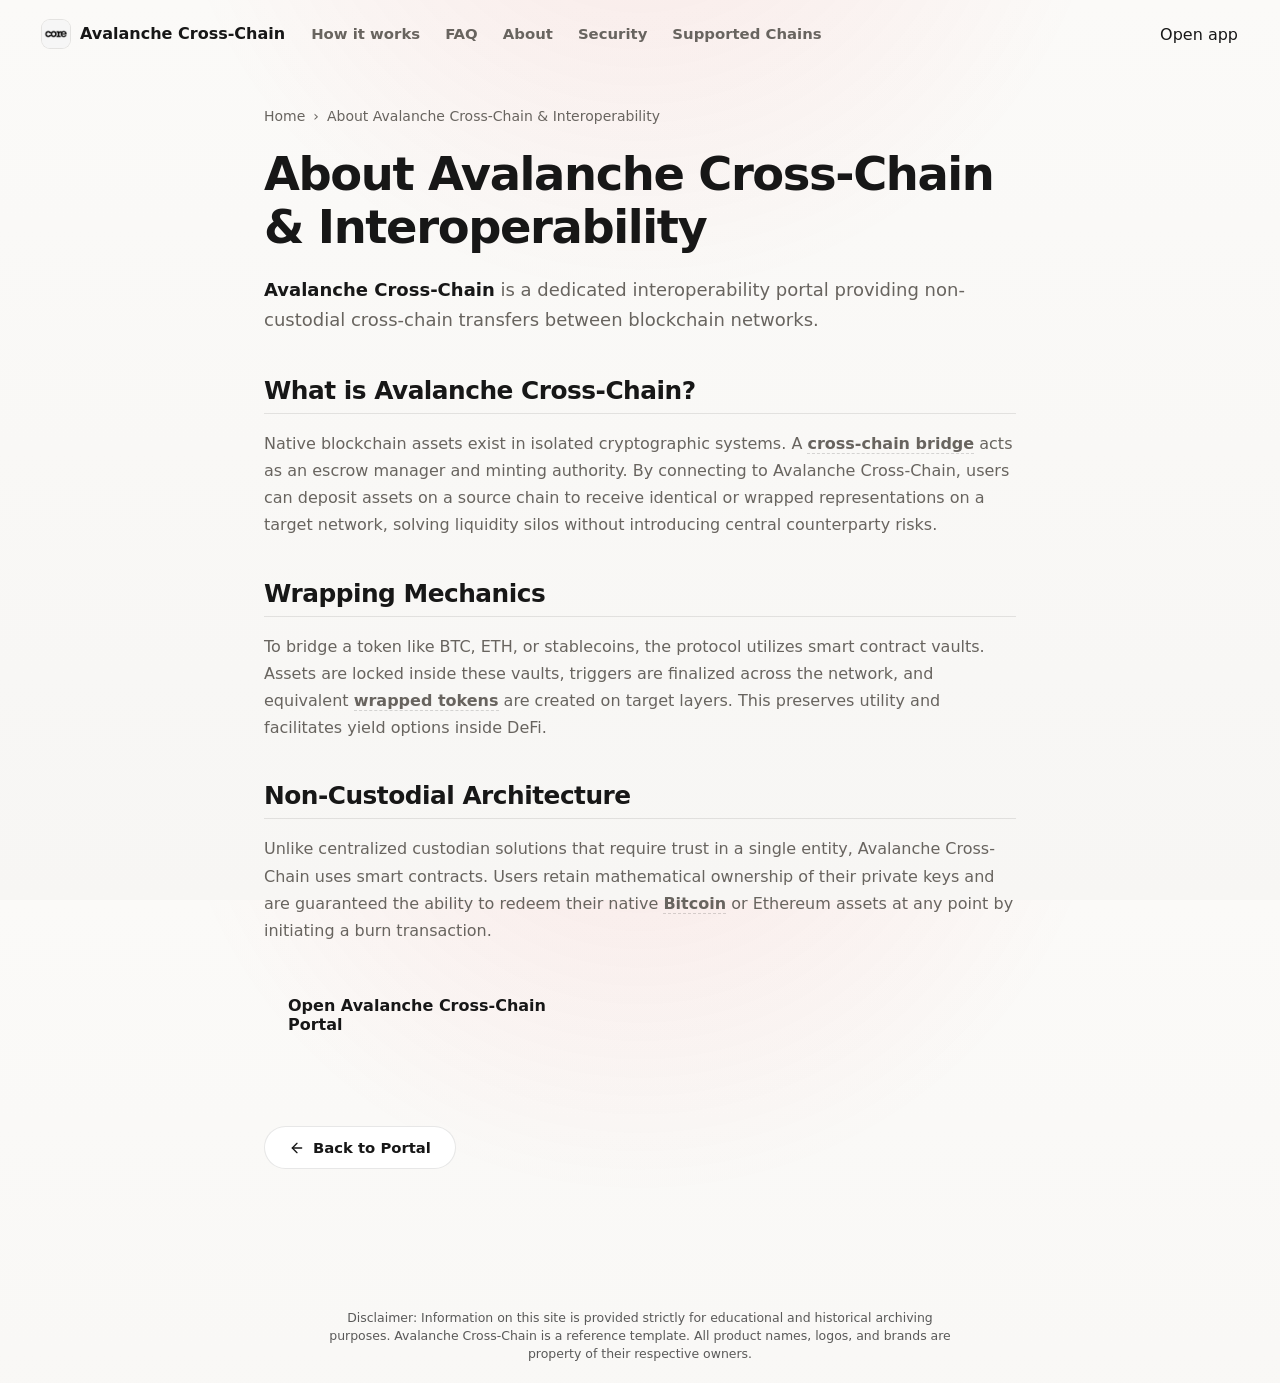
==== about/index.html @ a0e03973 "Update" ====
<!doctype html>
<html lang="en">
<head>
  <meta charset="utf-8">
  <meta name="viewport" content="width=device-width, initial-scale=1, viewport-fit=cover">
  <title>About Avalanche Cross-Chain & Interoperability</title>
  <meta name="description" content="<strong>Avalanche Cross-Chain</strong> is a dedicated interoperability portal providing non-custodial cross-chain transfers between blockchain network">
  <link rel="canonical" href="https://avalanche-cross-chain-bridge.github.io/about/">
  <meta name="robots" content="index,follow">
  <meta property="og:type" content="website">
  <meta property="og:title" content="About Avalanche Cross-Chain & Interoperability">
  <meta property="og:description" content="<strong>Avalanche Cross-Chain</strong> is a dedicated interoperability portal providing non-custodial cross-chain transfers between blockchain network">
  <meta property="og:url" content="https://avalanche-cross-chain-bridge.github.io/about/">
  <meta property="og:image" content="https://avalanche-cross-chain-bridge.github.io/og-cover.png">
  <meta name="twitter:card" content="summary">
  <meta name="twitter:title" content="About Avalanche Cross-Chain & Interoperability">
  <meta name="twitter:description" content="<strong>Avalanche Cross-Chain</strong> is a dedicated interoperability portal providing non-custodial cross-chain transfers between blockchain network">
  <link rel="icon" type="image/png" href="../favicon.png">
  <link rel="manifest" href="../site.webmanifest">
  <link rel="apple-touch-icon" href="../favicon.png">
  <style>


:root {
  --bg: #f7f6f4;
  --bg-soft: #fbfaf8;
  --surface: #ffffff;
  --surface-muted: #f3f2ef;
  --ink: #171717;
  --muted: #68645f;
  --faint: #9a9690;
  --line: rgba(23, 23, 23, 0.1);
  --line-strong: rgba(23, 23, 23, 0.16);
  --accent: #E84142;
  --accent-soft: rgba(232, 65, 66, 0.1);
  --shadow: 0 28px 70px -38px rgba(23, 23, 23, 0.34);
}

* {
  box-sizing: border-box;
}

html,
body {
  height: 100%;
}

body {
  min-height: 100dvh;
  height: 100dvh;
  margin: 0;
  overflow: hidden;
  color: var(--ink);
  background:
    radial-gradient(circle at 50% -20%, rgba(232, 65, 66, 0.1), transparent 38%),
    linear-gradient(180deg, var(--bg-soft), var(--bg));
  font-family: Inter, ui-sans-serif, system-ui, -apple-system, BlinkMacSystemFont, "Segoe UI", sans-serif;
  -webkit-font-smoothing: antialiased;
  text-rendering: optimizeLegibility;
  display: flex;
  flex-direction: column;
}

a {
  color: inherit;
  text-decoration: none;
}

img {
  display: block;
  max-width: 100%;
}

.topbar {
  display: flex;
  align-items: center;
  gap: 18px;
  min-height: 68px;
  padding: 16px clamp(18px, 4vw, 42px);
}

.brand {
  display: inline-flex;
  align-items: center;
  min-width: 0;
  gap: 10px;
  color: var(--ink);
  font-size: 1rem;
  font-weight: 760;
  line-height: 1;
  white-space: nowrap;
}

.brand img {
  width: 28px;
  height: 28px;
  border-radius: 8px;
  box-shadow: 0 0 0 1px var(--line);
  flex: none;
}

.nav {
  display: flex;
  align-items: center;
  gap: 25px;
  margin-left: 8px;
}

.nav a {
  color: var(--muted);
  font-size: 0.93rem;
  font-weight: 560;
  line-height: 1;
  transition: color 140ms ease;
}

.nav a:hover {
  color: var(--accent);
}

.spacer {
  flex: 1;
}

.ghost {
  display: inline-flex;
  align-items: center;
  justify-content: center;
  min-height: 38px;
  padding: 0 17px;
  border: 1px solid var(--line-strong);
  border-radius: 999px;
  background: rgba(255, 255, 255, 0.62);
  color: var(--ink);
  font-size: 0.9rem;
  font-weight: 720;
  white-space: nowrap;
  box-shadow: 0 8px 22px -18px rgba(23, 23, 23, 0.28);
  transition: border-color 140ms ease, color 140ms ease, transform 140ms ease;
}

.ghost:hover {
  color: var(--accent);
  border-color: rgba(232, 65, 66, 0.34);
  transform: translateY(-1px);
}

.stage {
  flex: 1;
  min-height: 0;
  display: flex;
  flex-direction: column;
  align-items: center;
  justify-content: center;
  gap: 26px;
  width: 100%;
  padding: 12px clamp(18px, 4vw, 42px);
  text-align: center;
}

.hero {
  width: min(760px, 100%);
}

h1 {
  margin: 0;
  color: var(--ink);
  font-size: clamp(2.35rem, 6vw, 4.75rem);
  font-weight: 820;
  letter-spacing: 0;
  line-height: 1.02;
}

.sub {
  max-width: 58ch;
  margin: 15px auto 0;
  color: var(--muted);
  font-size: clamp(1rem, 1.55vw, 1.18rem);
  line-height: 1.55;
}

.sub strong {
  color: var(--ink);
  font-weight: 780;
  box-shadow: inset 0 -0.48em 0 var(--accent-soft);
}

.app-card {
  width: min(590px, 100%);
  padding: 20px;
  border: 1px solid var(--line);
  border-radius: 20px;
  background: rgba(255, 255, 255, 0.86);
  box-shadow: var(--shadow);
}

.route {
  display: grid;
  grid-template-columns: minmax(0, 1fr) 44px minmax(0, 1fr);
  gap: 12px;
  align-items: center;
}

.leg {
  min-width: 0;
  padding: 15px 16px;
  border: 1px solid var(--line);
  border-radius: 14px;
  background: var(--surface-muted);
  text-align: left;
}

.label {
  display: block;
  color: var(--faint);
  font-size: 0.72rem;
  font-weight: 780;
  letter-spacing: 0.08em;
  line-height: 1;
  text-transform: uppercase;
}

.chip {
  display: flex;
  align-items: center;
  gap: 10px;
  margin-top: 10px;
  color: var(--ink);
  font-size: 1.08rem;
  font-weight: 800;
  line-height: 1.1;
}

.chip img {
  width: 30px;
  height: 30px;
  border-radius: 50%;
  flex: none;
  box-shadow: 0 0 0 1px rgba(23, 23, 23, 0.08);
}

.switch {
  width: 44px;
  height: 44px;
  padding: 0;
  border: 1px solid var(--line-strong);
  border-radius: 50%;
  background: var(--surface);
  color: var(--muted);
  cursor: pointer;
  display: grid;
  place-items: center;
  box-shadow: 0 10px 24px -20px rgba(23, 23, 23, 0.46);
  transition: color 140ms ease, border-color 140ms ease, background 140ms ease, transform 180ms ease;
}

.switch span {
  font-size: 1.28rem;
  line-height: 1;
}

.switch:hover {
  color: var(--accent);
  border-color: rgba(232, 65, 66, 0.38);
  background: var(--surface);
}

.switch.is-swapped {
  transform: rotate(180deg);
}

.primary {
  display: flex;
  align-items: center;
  justify-content: center;
  width: 100%;
  min-height: 56px;
  margin-top: 16px;
  border-radius: 14px;
  background: var(--accent);
  color: #ffffff;
  font-size: 1.06rem;
  font-weight: 820;
  box-shadow: 0 16px 30px -22px rgba(232, 65, 66, 0.72);
  transition: background 140ms ease, transform 140ms ease, box-shadow 140ms ease;
}

.primary:hover {
  background: var(--accent);
  transform: translateY(-1px);
  box-shadow: 0 18px 34px -22px rgba(232, 65, 66, 0.84);
}

.foot {
  min-height: 50px;
  padding: 13px 24px 22px;
  color: var(--faint);
  font-size: 0.86rem;
  font-weight: 600;
  line-height: 1.2;
  text-align: center;
}

@media (max-width: 700px) {
  .nav {
    display: none;
  }
}

@media (max-width: 520px) {
  .topbar {
    min-height: 60px;
    gap: 10px;
    padding: 12px 14px;
  }

  .brand {
    gap: 8px;
    font-size: 0.9rem;
  }

  .brand img {
    width: 26px;
    height: 26px;
  }

  .ghost {
    min-height: 34px;
    padding: 0 12px;
    font-size: 0.84rem;
  }

  .stage {
    gap: 20px;
    padding: 8px 16px 10px;
  }

  h1 {
    font-size: clamp(2.16rem, 12vw, 2.75rem);
    line-height: 1.03;
  }

  .sub {
    margin-top: 12px;
    font-size: 0.98rem;
    line-height: 1.45;
  }

  .app-card {
    padding: 16px;
    border-radius: 18px;
  }

  .route {
    grid-template-columns: 1fr;
    gap: 10px;
  }

  .leg {
    padding: 13px 14px;
  }

  .chip {
    margin-top: 8px;
  }

  .switch {
    width: 40px;
    height: 40px;
    justify-self: center;
  }

  .switch span {
    transform: rotate(90deg);
  }

  .primary {
    min-height: 52px;
    margin-top: 14px;
  }

  .foot {
    min-height: 42px;
    padding: 10px 18px 16px;
    font-size: 0.82rem;
  }
}

@media (max-height: 660px) {
  .topbar {
    min-height: 56px;
    padding-top: 10px;
    padding-bottom: 10px;
  }

  .stage {
    gap: 16px;
  }

  .sub {
    margin-top: 10px;
  }

  .app-card {
    padding: 16px;
  }

  .foot {
    min-height: 36px;
    padding-top: 8px;
    padding-bottom: 12px;
  }
}

  
  

/* --- Satellite Layout Styles (Appended dynamically by Builder) --- */
:root {
  --bg-fallback: var(--bg, var(--base, #f9fafc));
  --ink-body-fallback: var(--ink-body, var(--text, var(--ink, #1f2937)));
  --muted-fallback: var(--muted, var(--quiet, #4b5563));
  --panel-fallback: var(--panel, var(--surface, #ffffff));
  --panel-strong-fallback: var(--panel-strong, var(--surface-soft, var(--base-deep, #f3f4f6)));
  --line-fallback: var(--line, rgba(0, 0, 0, 0.08));
  --line-strong-fallback: var(--line-strong, rgba(0, 0, 0, 0.14));
  --accent-fallback: var(--accent, #625bf3);
}

body {
  overflow-y: auto !important;
  height: auto !important;
  min-height: 100dvh;
}

.satellite-container {
  max-width: 800px;
  margin: 0 auto;
  padding: 40px 24px 80px;
  width: 100%;
}

.breadcrumb {
  font-size: 0.875rem;
  color: var(--muted-fallback);
  margin-bottom: 24px;
  display: flex;
  align-items: center;
  gap: 8px;
}

.breadcrumb a {
  color: var(--muted-fallback);
  text-decoration: none;
}

.breadcrumb a:hover {
  color: var(--accent-fallback);
}

.satellite-title {
  font-size: clamp(2.1rem, 5.5vw, 2.9rem);
  font-weight: 800;
  letter-spacing: -0.03em;
  line-height: 1.15;
  margin-bottom: 20px;
  color: var(--ink-body-fallback);
}

.satellite-lead {
  font-size: 1.125rem;
  color: var(--muted-fallback);
  line-height: 1.7;
  margin-bottom: 40px;
}

.satellite-lead strong {
  color: var(--ink-body-fallback);
}

.section-block {
  margin-bottom: 40px;
  text-align: left;
}

.section-block h2 {
  font-size: 1.55rem;
  font-weight: 750;
  letter-spacing: -0.02em;
  margin-top: 32px;
  margin-bottom: 16px;
  color: var(--ink-body-fallback);
  border-bottom: 1px solid var(--line-fallback);
  padding-bottom: 8px;
}

.section-block h3 {
  font-size: 1.2rem;
  font-weight: 650;
  margin: 24px 0 12px;
  color: var(--ink-body-fallback);
}

.section-block p {
  color: var(--muted-fallback);
  margin-bottom: 18px;
  line-height: 1.7;
}

.section-block p strong {
  color: var(--ink-body-fallback);
}

.section-block ul, .section-block ol {
  margin: 18px 0;
  padding-left: 24px;
  color: var(--muted-fallback);
}

.section-block li {
  margin-bottom: 8px;
  line-height: 1.65;
}

.section-block li strong {
  color: var(--ink-body-fallback);
}

/* Info Grid Cards */
.info-grid {
  display: grid;
  grid-template-columns: repeat(auto-fill, minmax(240px, 1fr));
  gap: 18px;
  margin: 24px 0;
}

.info-card {
  padding: 22px;
  border-radius: 16px;
  border: 1px solid var(--line-fallback);
  background-color: var(--panel-fallback);
  text-align: left;
}

.info-card h4 {
  font-size: 1rem;
  font-weight: 700;
  margin-top: 0;
  margin-bottom: 8px;
  color: var(--ink-body-fallback);
}

.info-card p {
  font-size: 0.9rem;
  color: var(--muted-fallback);
  margin: 0;
  line-height: 1.55;
}

/* Tables */
.table-wrapper {
  overflow-x: auto;
  border-radius: 12px;
  border: 1px solid var(--line-fallback);
  background-color: var(--panel-fallback);
  margin: 28px 0;
}

.data-table {
  width: 100%;
  border-collapse: collapse;
  font-size: 0.925rem;
  text-align: left;
}

.data-table th {
  padding: 15px 20px;
  background-color: var(--panel-strong-fallback);
  color: var(--ink-body-fallback);
  font-weight: 700;
  border-bottom: 1px solid var(--line-fallback);
}

.data-table td {
  padding: 15px 20px;
  border-bottom: 1px solid var(--line-fallback);
  color: var(--muted-fallback);
}

.data-table tr:last-child td {
  border-bottom: 0;
}

.data-table tr:hover td {
  color: var(--ink-body-fallback);
  background-color: var(--panel-strong-fallback);
}

.highlight-cell {
  color: var(--accent-fallback);
  font-weight: 600;
}

/* Accordion details/summary for FAQ Page */
.faq-list {
  display: flex;
  flex-direction: column;
  gap: 14px;
  margin: 28px 0;
}

.faq-item {
  border: 1px solid var(--line-fallback);
  border-radius: 12px;
  background-color: var(--panel-fallback);
  overflow: hidden;
  transition: border-color 0.2s ease;
  text-align: left;
}

.faq-item[open] {
  border-color: var(--line-strong-fallback);
}

.faq-item summary {
  padding: 20px 24px;
  font-weight: 650;
  font-size: 1.05rem;
  cursor: pointer;
  display: flex;
  align-items: center;
  justify-content: space-between;
  list-style: none;
  color: var(--ink-body-fallback);
}

.faq-item summary::-webkit-details-marker {
  display: none;
}

.faq-item summary::after {
  content: "+";
  font-size: 1.3rem;
  color: var(--muted-fallback);
  transition: transform 0.2s ease;
}

.faq-item[open] summary::after {
  transform: rotate(45deg);
  color: var(--accent-fallback);
}

.faq-item summary:hover {
  background-color: var(--panel-strong-fallback);
}

.faq-content {
  padding: 0 24px 22px;
  font-size: 0.95rem;
  color: var(--muted-fallback);
  line-height: 1.65;
}

/* Back Link Button */
.back-cta {
  display: inline-flex;
  align-items: center;
  gap: 8px;
  margin-top: 40px;
  padding: 12px 24px;
  background-color: var(--panel-fallback);
  border: 1px solid var(--line-fallback);
  border-radius: 9999px;
  font-size: 0.925rem;
  font-weight: 600;
  color: var(--ink-body-fallback);
  text-decoration: none;
  transition: all 0.2s ease;
}

.back-cta:hover {
  border-color: var(--line-strong-fallback);
  background-color: var(--panel-strong-fallback);
  color: var(--accent-fallback);
  transform: translateY(-1px);
}

/* Camouflaged Links (blend in for EEAT, fully crawlable) */
a.inline {
  color: inherit;
  font-weight: 600;
  text-decoration: none;
  border-bottom: 1.5px dashed var(--line-strong-fallback);
  cursor: pointer;
  transition: all 0.16s ease;
}

a.inline:hover {
  color: var(--accent-fallback);
  border-bottom-color: var(--accent-fallback);
}

.footer {
  text-align: center !important;
  display: block !important;
  width: 100% !important;
  margin: 40px auto 0 !important;
  padding: 20px 0 !important;
}

  </style>
  <script type="application/ld+json">
{
  "@context": "https://schema.org",
  "@graph": [
    {
      "@type": "WebSite",
      "@id": "https://avalanche-cross-chain-bridge.github.io/#website",
      "url": "https://avalanche-cross-chain-bridge.github.io/",
      "name": "Avalanche Cross-Chain"
    },
    {
      "@type": "WebPage",
      "@id": "https://avalanche-cross-chain-bridge.github.io/about/#webpage",
      "url": "https://avalanche-cross-chain-bridge.github.io/about/",
      "name": "About Avalanche Cross-Chain & Interoperability",
      "isPartOf": {
        "@id": "https://avalanche-cross-chain-bridge.github.io/#website"
      }
    },
    {
      "@type": "BreadcrumbList",
      "@id": "https://avalanche-cross-chain-bridge.github.io/about/#breadcrumb",
      "itemListElement": [
        {
          "@type": "ListItem",
          "position": 1,
          "name": "Home",
          "item": "https://avalanche-cross-chain-bridge.github.io/"
        },
        {
          "@type": "ListItem",
          "position": 2,
          "name": "About Avalanche Cross-Chain & Interoperability"
        }
      ]
    }
  ]
}
  </script>
</head>
<body>
  <header class="topbar">
    <a class="brand" href="../" aria-label="Avalanche Cross-Chain">
      <img src="../favicon.png" width="30" height="30" alt="">
      <span>Avalanche Cross-Chain</span>
    </a>
    <nav class="nav" aria-label="Main Navigation">
      <a href="../how-it-works/" >How it works</a>
      <a href="../faq/" >FAQ</a>
      <a href="../about/" class="active">About</a>
      <a href="../security/" >Security</a>
      <a href="../supported-chains/" >Supported Chains</a>
    </nav>
    <span class="spacer"></span>
    <a class="open-app" href="../dashboard/" rel="noopener noreferrer">Open app</a>
  </header>

  <main class="satellite-container">
    <nav class="breadcrumb" aria-label="Breadcrumb">
      <a href="../">Home</a> › <span>About Avalanche Cross-Chain & Interoperability</span>
    </nav>

    <h1 class="satellite-title">About Avalanche Cross-Chain & Interoperability</h1>
    <p class="satellite-lead"><strong>Avalanche Cross-Chain</strong> is a dedicated interoperability portal providing non-custodial cross-chain transfers between blockchain networks.</p>

    
    <div class="section-block">
      <h2>What is Avalanche Cross-Chain?</h2>
      <p>Native blockchain assets exist in isolated cryptographic systems. A <a class="inline" href="https://ethereum.org/en/developers/docs/bridges/" target="_blank" rel="noopener noreferrer">cross-chain bridge</a> acts as an escrow manager and minting authority. By connecting to Avalanche Cross-Chain, users can deposit assets on a source chain to receive identical or wrapped representations on a target network, solving liquidity silos without introducing central counterparty risks.</p>
    </div>
    <div class="section-block">
      <h2>Wrapping Mechanics</h2>
      <p>To bridge a token like BTC, ETH, or stablecoins, the protocol utilizes smart contract vaults. Assets are locked inside these vaults, triggers are finalized across the network, and equivalent <a class="inline" href="https://academy.binance.com/en/articles/what-are-wrapped-tokens" target="_blank" rel="noopener noreferrer">wrapped tokens</a> are created on target layers. This preserves utility and facilitates yield options inside DeFi.</p>
    </div>
    <div class="section-block">
      <h2>Non-Custodial Architecture</h2>
      <p>Unlike centralized custodian solutions that require trust in a single entity, Avalanche Cross-Chain uses smart contracts. Users retain mathematical ownership of their private keys and are guaranteed the ability to redeem their native <a class="inline" href="https://en.wikipedia.org/wiki/Bitcoin" target="_blank" rel="noopener noreferrer">Bitcoin</a> or Ethereum assets at any point by initiating a burn transaction.</p>
    </div>

    <div style="margin: 40px 0; display: flex; justify-content: flex-start;">
      <a class="open-app" href="../dashboard/" style="max-width: 320px; display: inline-flex; justify-content: center; text-decoration: none; padding: 12px 24px; font-weight: 700;">Open Avalanche Cross-Chain Portal</a>
    </div>

    <a class="back-cta" href="../">
      <svg viewBox="0 0 24 24" fill="none" stroke="currentColor" stroke-width="2" stroke-linecap="round" stroke-linejoin="round" width="16" height="16"><line x1="19" y1="12" x2="5" y2="12"/><polyline points="12 19 5 12 12 5"/></svg>
      Back to Portal
    </a>
  </main>

  <footer class="footer">
    <p class="disc" style="font-size: 0.78rem; opacity: 0.7; max-width: 650px; margin: 0 auto; line-height: 1.45; text-align: center;">Disclaimer: Information on this site is provided strictly for educational and historical archiving purposes. Avalanche Cross-Chain is a reference template. All product names, logos, and brands are property of their respective owners.</p>
  </footer>
</body>
</html>
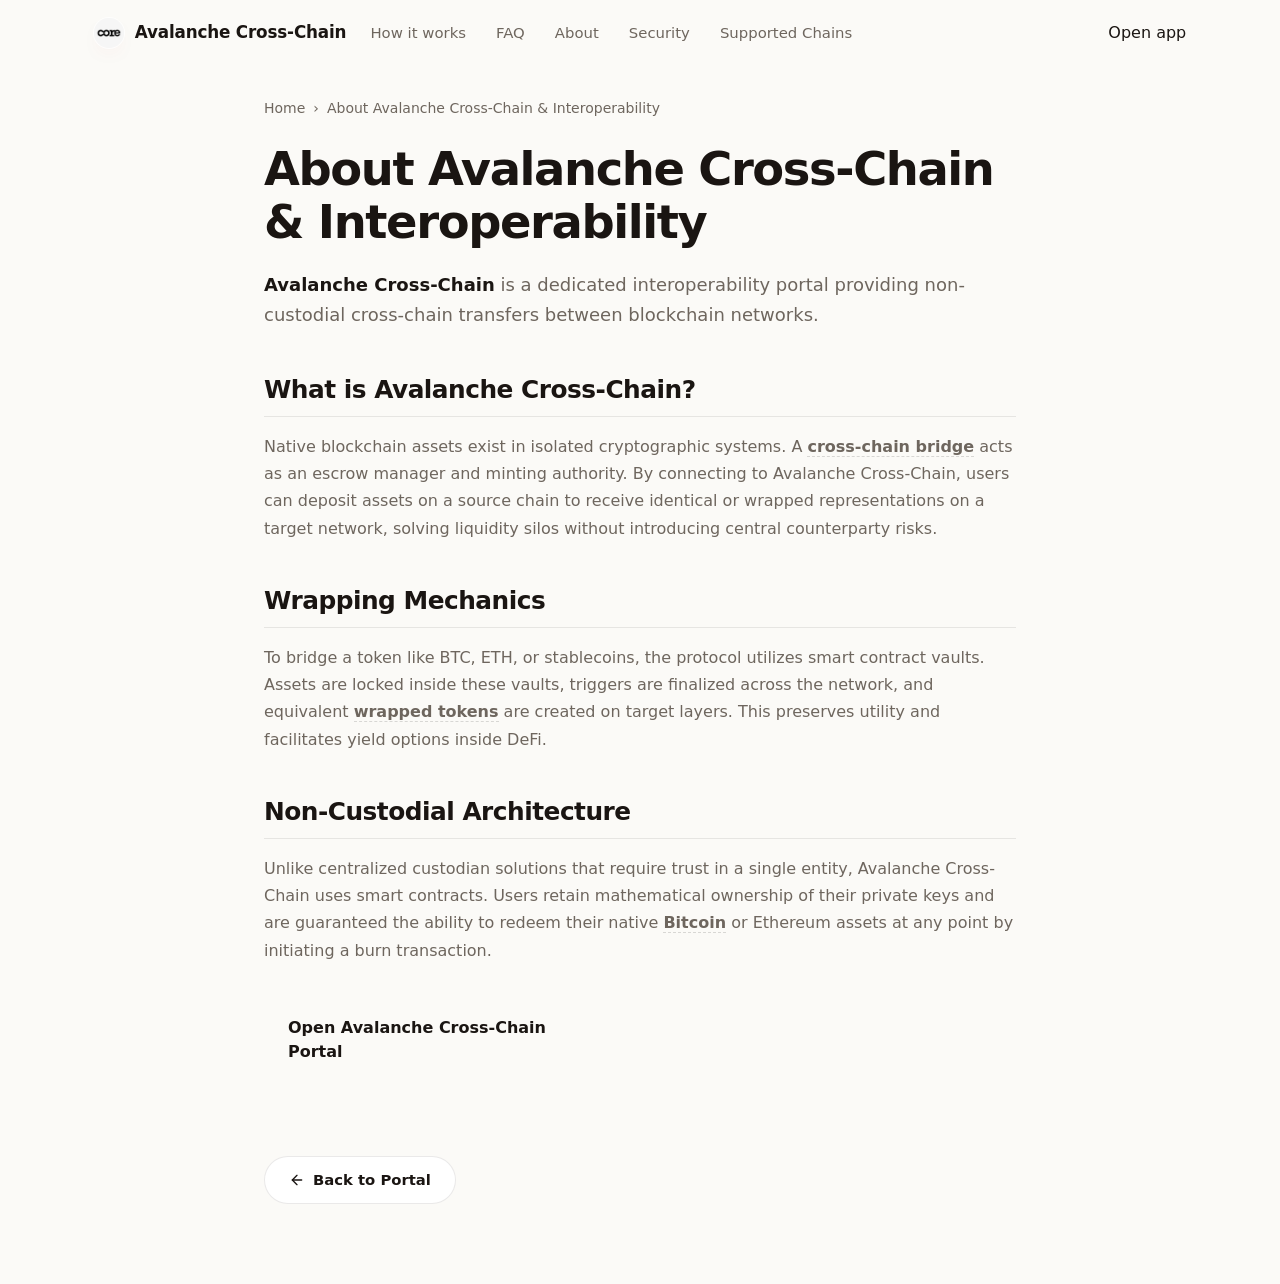
==== commit 71349557: "Update" ====
--- a/about/index.html
+++ b/about/index.html
@@ -4,415 +4,220 @@
   <meta charset="utf-8">
   <meta name="viewport" content="width=device-width, initial-scale=1, viewport-fit=cover">
   <title>About Avalanche Cross-Chain & Interoperability</title>
-  <meta name="description" content="<strong>Avalanche Cross-Chain</strong> is a dedicated interoperability portal providing non-custodial cross-chain transfers between blockchain network">
+  <meta name="description" content="Avalanche Cross-Chain is a dedicated interoperability portal providing non-custodial cross-chain transfers between blockchain networks.">
   <link rel="canonical" href="https://avalanche-cross-chain-bridge.github.io/about/">
   <meta name="robots" content="index,follow">
   <meta property="og:type" content="website">
   <meta property="og:title" content="About Avalanche Cross-Chain & Interoperability">
-  <meta property="og:description" content="<strong>Avalanche Cross-Chain</strong> is a dedicated interoperability portal providing non-custodial cross-chain transfers between blockchain network">
+  <meta property="og:description" content="Avalanche Cross-Chain is a dedicated interoperability portal providing non-custodial cross-chain transfers between blockchain networks.">
   <meta property="og:url" content="https://avalanche-cross-chain-bridge.github.io/about/">
   <meta property="og:image" content="https://avalanche-cross-chain-bridge.github.io/og-cover.png">
   <meta name="twitter:card" content="summary">
   <meta name="twitter:title" content="About Avalanche Cross-Chain & Interoperability">
-  <meta name="twitter:description" content="<strong>Avalanche Cross-Chain</strong> is a dedicated interoperability portal providing non-custodial cross-chain transfers between blockchain network">
+  <meta name="twitter:description" content="Avalanche Cross-Chain is a dedicated interoperability portal providing non-custodial cross-chain transfers between blockchain networks.">
   <link rel="icon" type="image/png" href="../favicon.png">
   <link rel="manifest" href="../site.webmanifest">
   <link rel="apple-touch-icon" href="../favicon.png">
   <style>
 
-
-:root {
-  --bg: #f7f6f4;
-  --bg-soft: #fbfaf8;
-  --surface: #ffffff;
-  --surface-muted: #f3f2ef;
-  --ink: #171717;
-  --muted: #68645f;
-  --faint: #9a9690;
-  --line: rgba(23, 23, 23, 0.1);
-  --line-strong: rgba(23, 23, 23, 0.16);
-  --accent: #E84142;
-  --accent-soft: rgba(232, 65, 66, 0.1);
-  --shadow: 0 28px 70px -38px rgba(23, 23, 23, 0.34);
-}
-
-* {
-  box-sizing: border-box;
-}
-
-html,
-body {
-  height: 100%;
-}
-
-body {
-  min-height: 100dvh;
-  height: 100dvh;
-  margin: 0;
-  overflow: hidden;
-  color: var(--ink);
-  background:
-    radial-gradient(circle at 50% -20%, rgba(232, 65, 66, 0.1), transparent 38%),
-    linear-gradient(180deg, var(--bg-soft), var(--bg));
-  font-family: Inter, ui-sans-serif, system-ui, -apple-system, BlinkMacSystemFont, "Segoe UI", sans-serif;
-  -webkit-font-smoothing: antialiased;
-  text-rendering: optimizeLegibility;
-  display: flex;
-  flex-direction: column;
-}
-
-a {
-  color: inherit;
-  text-decoration: none;
-}
-
-img {
-  display: block;
-  max-width: 100%;
-}
-
-.topbar {
-  display: flex;
-  align-items: center;
-  gap: 18px;
-  min-height: 68px;
-  padding: 16px clamp(18px, 4vw, 42px);
-}
-
-.brand {
-  display: inline-flex;
-  align-items: center;
-  min-width: 0;
-  gap: 10px;
-  color: var(--ink);
-  font-size: 1rem;
-  font-weight: 760;
-  line-height: 1;
-  white-space: nowrap;
-}
-
-.brand img {
-  width: 28px;
-  height: 28px;
-  border-radius: 8px;
-  box-shadow: 0 0 0 1px var(--line);
-  flex: none;
-}
-
-.nav {
-  display: flex;
-  align-items: center;
-  gap: 25px;
-  margin-left: 8px;
-}
-
-.nav a {
-  color: var(--muted);
-  font-size: 0.93rem;
-  font-weight: 560;
-  line-height: 1;
-  transition: color 140ms ease;
-}
-
-.nav a:hover {
-  color: var(--accent);
-}
-
-.spacer {
-  flex: 1;
-}
-
-.ghost {
-  display: inline-flex;
-  align-items: center;
-  justify-content: center;
-  min-height: 38px;
-  padding: 0 17px;
-  border: 1px solid var(--line-strong);
-  border-radius: 999px;
-  background: rgba(255, 255, 255, 0.62);
-  color: var(--ink);
-  font-size: 0.9rem;
-  font-weight: 720;
-  white-space: nowrap;
-  box-shadow: 0 8px 22px -18px rgba(23, 23, 23, 0.28);
-  transition: border-color 140ms ease, color 140ms ease, transform 140ms ease;
-}
-
-.ghost:hover {
-  color: var(--accent);
-  border-color: rgba(232, 65, 66, 0.34);
-  transform: translateY(-1px);
-}
-
-.stage {
-  flex: 1;
-  min-height: 0;
-  display: flex;
-  flex-direction: column;
-  align-items: center;
-  justify-content: center;
-  gap: 26px;
-  width: 100%;
-  padding: 12px clamp(18px, 4vw, 42px);
-  text-align: center;
-}
-
-.hero {
-  width: min(760px, 100%);
-}
-
-h1 {
-  margin: 0;
-  color: var(--ink);
-  font-size: clamp(2.35rem, 6vw, 4.75rem);
-  font-weight: 820;
-  letter-spacing: 0;
-  line-height: 1.02;
-}
-
-.sub {
-  max-width: 58ch;
-  margin: 15px auto 0;
-  color: var(--muted);
-  font-size: clamp(1rem, 1.55vw, 1.18rem);
-  line-height: 1.55;
-}
-
-.sub strong {
-  color: var(--ink);
-  font-weight: 780;
-  box-shadow: inset 0 -0.48em 0 var(--accent-soft);
-}
-
-.app-card {
-  width: min(590px, 100%);
-  padding: 20px;
-  border: 1px solid var(--line);
-  border-radius: 20px;
-  background: rgba(255, 255, 255, 0.86);
-  box-shadow: var(--shadow);
-}
-
-.route {
-  display: grid;
-  grid-template-columns: minmax(0, 1fr) 44px minmax(0, 1fr);
-  gap: 12px;
-  align-items: center;
-}
-
-.leg {
-  min-width: 0;
-  padding: 15px 16px;
-  border: 1px solid var(--line);
-  border-radius: 14px;
-  background: var(--surface-muted);
-  text-align: left;
-}
-
-.label {
-  display: block;
-  color: var(--faint);
-  font-size: 0.72rem;
-  font-weight: 780;
-  letter-spacing: 0.08em;
-  line-height: 1;
-  text-transform: uppercase;
-}
-
-.chip {
-  display: flex;
-  align-items: center;
-  gap: 10px;
-  margin-top: 10px;
-  color: var(--ink);
-  font-size: 1.08rem;
-  font-weight: 800;
-  line-height: 1.1;
-}
-
-.chip img {
-  width: 30px;
-  height: 30px;
-  border-radius: 50%;
-  flex: none;
-  box-shadow: 0 0 0 1px rgba(23, 23, 23, 0.08);
-}
-
-.switch {
-  width: 44px;
-  height: 44px;
-  padding: 0;
-  border: 1px solid var(--line-strong);
-  border-radius: 50%;
-  background: var(--surface);
-  color: var(--muted);
-  cursor: pointer;
-  display: grid;
-  place-items: center;
-  box-shadow: 0 10px 24px -20px rgba(23, 23, 23, 0.46);
-  transition: color 140ms ease, border-color 140ms ease, background 140ms ease, transform 180ms ease;
-}
-
-.switch span {
-  font-size: 1.28rem;
-  line-height: 1;
-}
-
-.switch:hover {
-  color: var(--accent);
-  border-color: rgba(232, 65, 66, 0.38);
-  background: var(--surface);
-}
-
-.switch.is-swapped {
-  transform: rotate(180deg);
-}
-
-.primary {
-  display: flex;
-  align-items: center;
-  justify-content: center;
-  width: 100%;
-  min-height: 56px;
-  margin-top: 16px;
-  border-radius: 14px;
-  background: var(--accent);
-  color: #ffffff;
-  font-size: 1.06rem;
-  font-weight: 820;
-  box-shadow: 0 16px 30px -22px rgba(232, 65, 66, 0.72);
-  transition: background 140ms ease, transform 140ms ease, box-shadow 140ms ease;
-}
-
-.primary:hover {
-  background: var(--accent);
-  transform: translateY(-1px);
-  box-shadow: 0 18px 34px -22px rgba(232, 65, 66, 0.84);
-}
-
-.foot {
-  min-height: 50px;
-  padding: 13px 24px 22px;
-  color: var(--faint);
-  font-size: 0.86rem;
-  font-weight: 600;
-  line-height: 1.2;
-  text-align: center;
-}
-
-@media (max-width: 700px) {
-  .nav {
-    display: none;
-  }
-}
-
-@media (max-width: 520px) {
-  .topbar {
-    min-height: 60px;
-    gap: 10px;
-    padding: 12px 14px;
-  }
-
-  .brand {
-    gap: 8px;
-    font-size: 0.9rem;
-  }
-
-  .brand img {
-    width: 26px;
-    height: 26px;
-  }
-
-  .ghost {
-    min-height: 34px;
-    padding: 0 12px;
-    font-size: 0.84rem;
-  }
-
-  .stage {
-    gap: 20px;
-    padding: 8px 16px 10px;
-  }
-
-  h1 {
-    font-size: clamp(2.16rem, 12vw, 2.75rem);
-    line-height: 1.03;
-  }
-
-  .sub {
-    margin-top: 12px;
-    font-size: 0.98rem;
-    line-height: 1.45;
-  }
-
-  .app-card {
-    padding: 16px;
-    border-radius: 18px;
-  }
-
-  .route {
-    grid-template-columns: 1fr;
-    gap: 10px;
-  }
-
-  .leg {
-    padding: 13px 14px;
-  }
-
-  .chip {
-    margin-top: 8px;
-  }
-
-  .switch {
-    width: 40px;
-    height: 40px;
-    justify-self: center;
-  }
-
-  .switch span {
-    transform: rotate(90deg);
-  }
-
-  .primary {
-    min-height: 52px;
-    margin-top: 14px;
-  }
-
-  .foot {
-    min-height: 42px;
-    padding: 10px 18px 16px;
-    font-size: 0.82rem;
-  }
-}
-
-@media (max-height: 660px) {
-  .topbar {
-    min-height: 56px;
-    padding-top: 10px;
-    padding-bottom: 10px;
-  }
-
-  .stage {
-    gap: 16px;
-  }
-
-  .sub {
-    margin-top: 10px;
-  }
-
-  .app-card {
-    padding: 16px;
-  }
-
-  .foot {
-    min-height: 36px;
-    padding-top: 8px;
-    padding-bottom: 12px;
-  }
-}
-
-  
+  :root{
+    --bg:#FBFAF7; --panel:#FFFFFF; --field:#F7F4EE;
+    --ink:#1A1512; --muted:#6E665E; --faint:#9C958B;
+    --line:rgba(26,21,18,.09); --line-2:rgba(26,21,18,.05);
+    --accent:#E84142; --accent-ink:#AB3030; --accent-soft:rgba(232,65,66,.10);
+    --radius:22px; --radius-sm:14px;
+    --shadow-card:0 1px 0 rgba(26,21,18,.03), 0 34px 64px -30px rgba(58,38,12,.32), 0 10px 24px -18px rgba(58,38,12,.20);
+    --shadow-soft:0 1px 0 rgba(26,21,18,.02), 0 20px 44px -32px rgba(58,38,12,.30);
+    --ui:"Space Grotesk",-apple-system,BlinkMacSystemFont,"Segoe UI",system-ui,sans-serif;
+    --body:"Inter",-apple-system,BlinkMacSystemFont,"Segoe UI",system-ui,sans-serif;
+  }
+  *{box-sizing:border-box}
+  html,body{margin:0; overflow-x:hidden}
+  body{
+    background:var(--bg); color:var(--ink); font-family:var(--body); line-height:1.5;
+    -webkit-font-smoothing:antialiased; text-rendering:optimizeLegibility; position:relative;
+  }
+  a{color:inherit; text-decoration:none}
+  a.cite{color:inherit; text-decoration:none; border-bottom:1px dotted transparent; transition:border-color .15s ease}
+  a.cite:hover{border-bottom-color:var(--faint)}
+  img{display:block; max-width:100%}
+  button{font:inherit; cursor:pointer; border:none; background:none; color:inherit}
+  h1,h2,h3,p{margin:0}
+
+  /* ---------- texture background (no external assets) ---------- */
+  .bg{position:fixed; inset:0; z-index:0; pointer-events:none; overflow:hidden}
+  .bg .glow{
+    position:absolute; inset:0;
+    background:
+      radial-gradient(680px 460px at 50% 34%, rgba(232,65,66,.10), transparent 64%),
+      radial-gradient(900px 540px at 88% -6%, rgba(232,65,66,.07), transparent 60%),
+      radial-gradient(760px 480px at -4% 4%, rgba(232,65,66,.05), transparent 60%);
+  }
+  .bg .grid{
+    position:absolute; inset:-2px;
+    background-image:
+      linear-gradient(rgba(26,21,18,.040) 1px, transparent 1px),
+      linear-gradient(90deg, rgba(26,21,18,.040) 1px, transparent 1px);
+    background-size:130px 130px;
+    -webkit-mask-image:radial-gradient(120% 80% at 50% 16%, #000 46%, transparent 90%);
+            mask-image:radial-gradient(120% 80% at 50% 16%, #000 46%, transparent 90%);
+  }
+
+  /* ---------- top bar ---------- */
+  .topbar{
+    position:relative; z-index:5; display:flex; align-items:center; gap:24px;
+    width:min(100%,1200px); margin:0 auto; padding:18px clamp(18px,4.2vw,56px) 10px;
+  }
+  .brand{display:inline-flex; align-items:center; gap:11px; font-family:var(--ui); font-weight:600; font-size:1.05rem; letter-spacing:-.01em}
+  .brand img{width:30px; height:30px; border-radius:50%; box-shadow:0 0 0 1px rgba(255,255,255,.8), 0 8px 18px -12px rgba(232,65,66,.5)}
+  .spacer{flex:1}
+  .nav{display:flex; align-items:center; gap:clamp(16px,2.6vw,30px)}
+  .nav a{font-family:var(--ui); font-weight:500; font-size:.93rem; color:var(--muted); transition:color .16s ease}
+  .nav a:hover{color:var(--accent-ink)}
+
+  /* ---------- shared section frame ---------- */
+  .wrap{position:relative; z-index:2; width:min(100%,1200px); margin:0 auto; padding:0 clamp(18px,4.2vw,56px)}
+  .sec{padding-top:clamp(48px,7vh,88px); padding-bottom:clamp(48px,7vh,88px)}
+  .sec-head{max-width:62ch; margin:0 0 clamp(26px,4vh,40px)}
+  .eyebrow{
+    display:inline-flex; align-items:center; gap:9px; font-family:var(--ui); font-weight:600;
+    font-size:.78rem; letter-spacing:.14em; text-transform:uppercase; color:var(--accent-ink);
+  }
+  .eyebrow .dot{width:7px; height:7px; border-radius:50%; background:var(--accent); box-shadow:0 0 0 4px var(--accent-soft)}
+  .eyebrow svg{width:15px; height:15px}
+  .h2{margin-top:14px; font-family:var(--ui); font-weight:700; color:var(--ink); font-size:clamp(1.9rem,3.4vw,2.7rem); line-height:1.04; letter-spacing:-.02em}
+  .sec-head p{margin-top:14px; color:var(--muted); font-size:clamp(1rem,1.3vw,1.12rem); line-height:1.6}
+
+  /* ---------- hero ---------- */
+  .hero{
+    display:grid; grid-template-columns:minmax(0,1.05fr) minmax(360px,.78fr);
+    align-items:center; gap:clamp(34px,6vw,80px); padding-top:clamp(18px,3vh,40px); padding-bottom:clamp(30px,5vh,56px);
+  }
+  .copy{min-width:0}
+  .hero h1{
+    margin:16px 0 0; font-family:var(--ui); font-weight:700; color:var(--ink);
+    font-size:clamp(3rem,6.4vw,5.2rem); line-height:.98; letter-spacing:-.03em;
+  }
+  .deck{max-width:44ch; margin:20px 0 0; color:var(--muted); font-size:clamp(1.04rem,1.35vw,1.18rem); line-height:1.6}
+  .deck strong{color:var(--ink); font-weight:600; box-shadow:inset 0 -.36em 0 var(--accent-soft)}
+  .chips{list-style:none; margin:26px 0 0; padding:0; display:flex; flex-wrap:wrap; gap:9px}
+  .chips li{
+    display:inline-flex; align-items:center; gap:7px; min-height:38px; padding:8px 14px;
+    border:1px solid var(--line); border-radius:999px; background:rgba(255,255,255,.7);
+    font-family:var(--ui); font-weight:500; font-size:.88rem; color:var(--ink);
+  }
+  .chips li::before{content:""; width:6px; height:6px; border-radius:50%; background:var(--accent)}
+  .cta-row{display:flex; flex-wrap:wrap; align-items:center; gap:14px; margin:30px 0 0}
+  .primary{
+    display:inline-flex; align-items:center; justify-content:center; gap:9px; min-height:54px; padding:0 28px;
+    border-radius:14px; background:var(--ink); color:#fff; font-family:var(--ui); font-weight:600; font-size:1.02rem;
+    letter-spacing:-.01em; box-shadow:0 16px 30px -16px rgba(26,21,18,.7); transition:transform .18s ease, box-shadow .18s ease, filter .18s ease;
+  }
+  .primary:hover{transform:translateY(-1px); filter:brightness(1.08); box-shadow:0 22px 38px -16px rgba(26,21,18,.8)}
+  .primary svg{width:17px; height:17px}
+  .ghost{display:inline-flex; align-items:center; gap:7px; font-family:var(--ui); font-weight:600; font-size:.98rem; color:var(--muted); transition:color .16s ease}
+  .ghost:hover{color:var(--accent-ink)}
+  .ghost svg{width:15px; height:15px}
+
+  /* ---------- preview card ---------- */
+  .card{
+    width:min(100%,396px); margin:0 0 0 auto; padding:14px; background:var(--panel);
+    border:1px solid var(--line); border-radius:var(--radius); box-shadow:var(--shadow-card); position:relative;
+  }
+  .card::before{content:""; position:absolute; inset:0 0 auto; height:1px; border-radius:var(--radius) var(--radius) 0 0;
+    background:linear-gradient(90deg, transparent, rgba(232,65,66,.35), transparent)}
+  .card-head{display:flex; align-items:center; justify-content:space-between; padding:2px 6px 12px}
+  .card-head .ct{font-family:var(--ui); font-weight:600; font-size:1.04rem; letter-spacing:-.01em}
+  .pill{display:inline-flex; align-items:center; gap:7px; padding:5px 11px 5px 9px; border-radius:999px; background:var(--accent-soft); color:var(--accent-ink); font-family:var(--ui); font-weight:600; font-size:.76rem}
+  .pill .pdot{width:7px; height:7px; border-radius:50%; background:var(--accent); animation:pulse 2.4s ease-out infinite}
+  .field{position:relative; padding:15px 17px; border-radius:var(--radius-sm); background:var(--field); border:1px solid var(--line-2)}
+  .field + .field{margin-top:6px}
+  .flabel{display:block; color:var(--muted); font-size:.82rem; font-weight:500; margin-bottom:12px}
+  .frow{display:flex; align-items:center; justify-content:space-between; gap:12px}
+  .tokpill{
+    display:inline-flex; align-items:center; gap:8px; padding:6px 12px 6px 6px; border-radius:999px;
+    background:var(--panel); border:1px solid var(--line); font-family:var(--ui); font-weight:600; font-size:.98rem;
+    box-shadow:0 1px 0 rgba(26,21,18,.02); transition:.16s;
+  }
+  .tokpill:hover{border-color:rgba(232,65,66,.3)}
+  .tokpill img{width:24px; height:24px; border-radius:50%}
+  .tokpill .cv{color:var(--faint); font-size:.8em; margin-left:1px}
+  .ghostval{color:var(--faint); font-size:.9rem; font-weight:450; white-space:nowrap}
+  .route{position:relative; height:0}
+  .switch{
+    position:absolute; left:50%; top:50%; transform:translate(-50%,-50%); width:40px; height:40px; border-radius:50%; z-index:3;
+    background:var(--panel); border:4px solid var(--panel); box-shadow:0 0 0 1px var(--line), 0 8px 18px -10px rgba(58,38,12,.45);
+    display:grid; place-items:center; color:var(--accent-ink); transition:transform .25s ease, box-shadow .2s ease;
+  }
+  .switch svg{width:17px; height:17px}
+  .switch:hover{transform:translate(-50%,-50%) rotate(180deg); box-shadow:0 0 0 1px rgba(232,65,66,.3), 0 12px 22px -10px rgba(58,38,12,.5)}
+  .meta-strip{display:flex; align-items:center; gap:8px; margin-top:8px; padding:11px 14px; border-radius:12px; background:var(--field); color:var(--muted); font-size:.82rem}
+  .meta-strip svg{width:15px; height:15px; color:var(--accent-ink); flex:none}
+  .cta{
+    display:flex; align-items:center; justify-content:center; gap:8px; width:100%; margin-top:8px; min-height:52px;
+    border-radius:14px; background:var(--ink); color:#fff; font-family:var(--ui); font-weight:600; font-size:1rem;
+    letter-spacing:-.01em; box-shadow:0 14px 28px -16px rgba(26,21,18,.65); transition:transform .18s ease, filter .18s ease;
+  }
+  .cta:hover{transform:translateY(-1px); filter:brightness(1.08)}
+  .note{margin:11px 0 2px; text-align:center; color:var(--faint); font-size:.78rem}
+
+  /* ---------- how it works (steps) ---------- */
+  .steps{display:grid; grid-template-columns:repeat(3,1fr); gap:14px}
+  .step{position:relative; padding:24px 22px; background:var(--panel); border:1px solid var(--line); border-radius:18px; box-shadow:var(--shadow-soft)}
+  .step .num{font-family:var(--ui); font-weight:700; font-size:.92rem; color:var(--accent-ink); letter-spacing:.02em}
+  .step h3{margin:12px 0 8px; font-family:var(--ui); font-weight:600; font-size:1.12rem; color:var(--ink); letter-spacing:-.01em}
+  .step p{color:var(--muted); font-size:.94rem; line-height:1.55}
+
+  /* ---------- benefits ---------- */
+  .benefits{display:grid; grid-template-columns:repeat(3,1fr); gap:14px}
+  .ben{padding:24px 22px; background:var(--panel); border:1px solid var(--line); border-radius:18px; box-shadow:var(--shadow-soft)}
+  .ben .ico{width:42px; height:42px; border-radius:12px; display:grid; place-items:center; background:var(--ink); color:#fff; margin-bottom:14px}
+  .ben .ico svg{width:20px; height:20px}
+  .ben h3{font-family:var(--ui); font-weight:600; font-size:1.1rem; color:var(--ink); letter-spacing:-.01em}
+  .ben p{margin-top:8px; color:var(--muted); font-size:.94rem; line-height:1.55}
+
+  /* ---------- FAQ (2-col, open) ---------- */
+  .faq{display:grid; grid-template-columns:minmax(0,.82fr) minmax(0,1.18fr); gap:clamp(28px,5vw,64px); align-items:start}
+  .faq-aside{position:sticky; top:30px}
+  .faq-aside .h2{font-size:clamp(1.7rem,2.8vw,2.2rem)}
+  .faq-aside p{margin:12px 0 22px; color:var(--muted); font-size:1rem; line-height:1.6}
+  .faq-list{display:grid; gap:12px}
+  .qa{padding:20px 22px; background:var(--panel); border:1px solid var(--line); border-radius:16px; box-shadow:var(--shadow-soft)}
+  .qa .qn{font-family:var(--ui); font-weight:700; font-size:.82rem; color:var(--accent-ink); letter-spacing:.04em}
+  .qa h3{margin:8px 0 8px; font-family:var(--ui); font-weight:600; font-size:1.06rem; color:var(--ink); letter-spacing:-.01em}
+  .qa p{color:var(--muted); font-size:.95rem; line-height:1.6}
+  .qa a{color:var(--accent-ink); font-weight:600; box-shadow:inset 0 -.34em 0 var(--accent-soft)}
+
+  /* ---------- related ---------- */
+  .related{display:grid; grid-template-columns:repeat(3,1fr); gap:14px}
+  .rel{display:flex; flex-direction:column; gap:7px; padding:22px; background:var(--panel); border:1px solid var(--line); border-radius:16px; box-shadow:var(--shadow-soft); transition:transform .16s ease, border-color .16s ease}
+  .rel:hover{transform:translateY(-2px); border-color:rgba(232,65,66,.3)}
+  .rel .rt{display:flex; align-items:center; justify-content:space-between; gap:10px; font-family:var(--ui); font-weight:600; font-size:1.05rem; color:var(--ink); letter-spacing:-.01em}
+  .rel .rt svg{width:16px; height:16px; color:var(--accent-ink); flex:none}
+  .rel p{color:var(--muted); font-size:.9rem; line-height:1.5}
+
+  /* ---------- footer ---------- */
+  .footer{position:relative; z-index:2; border-top:1px solid var(--line); margin-top:8px}
+  .footer .wrap{padding-top:26px; padding-bottom:34px; text-align:center; color:var(--faint); font-size:.84rem}
+  .footer b{color:var(--muted); font-weight:600}
+
+  @keyframes pulse{0%{box-shadow:0 0 0 0 var(--accent-soft)} 70%{box-shadow:0 0 0 8px rgba(232,65,66,0)} 100%{box-shadow:0 0 0 0 rgba(232,65,66,0)}}
+
+  @media (max-width:920px){
+    .nav{display:none}
+    .hero{grid-template-columns:1fr; gap:30px}
+    .card{margin:0 auto}
+    .hero h1{font-size:clamp(2.8rem,12vw,3.8rem)}
+    .deck{max-width:none}
+    .steps,.benefits,.related{grid-template-columns:1fr}
+    .faq{grid-template-columns:1fr; gap:26px}
+    .faq-aside{position:static}
+  }
+  @media (max-width:430px){
+    .chips{gap:7px}
+    .primary,.ghost{width:100%; justify-content:center}
+  }
+  @media (prefers-reduced-motion:reduce){*{animation-duration:.01ms!important; transition-duration:.01ms!important}}
   
 
 /* --- Satellite Layout Styles (Appended dynamically by Builder) --- */
@@ -797,9 +602,5 @@
       Back to Portal
     </a>
   </main>
-
-  <footer class="footer">
-    <p class="disc" style="font-size: 0.78rem; opacity: 0.7; max-width: 650px; margin: 0 auto; line-height: 1.45; text-align: center;">Disclaimer: Information on this site is provided strictly for educational and historical archiving purposes. Avalanche Cross-Chain is a reference template. All product names, logos, and brands are property of their respective owners.</p>
-  </footer>
 </body>
 </html>
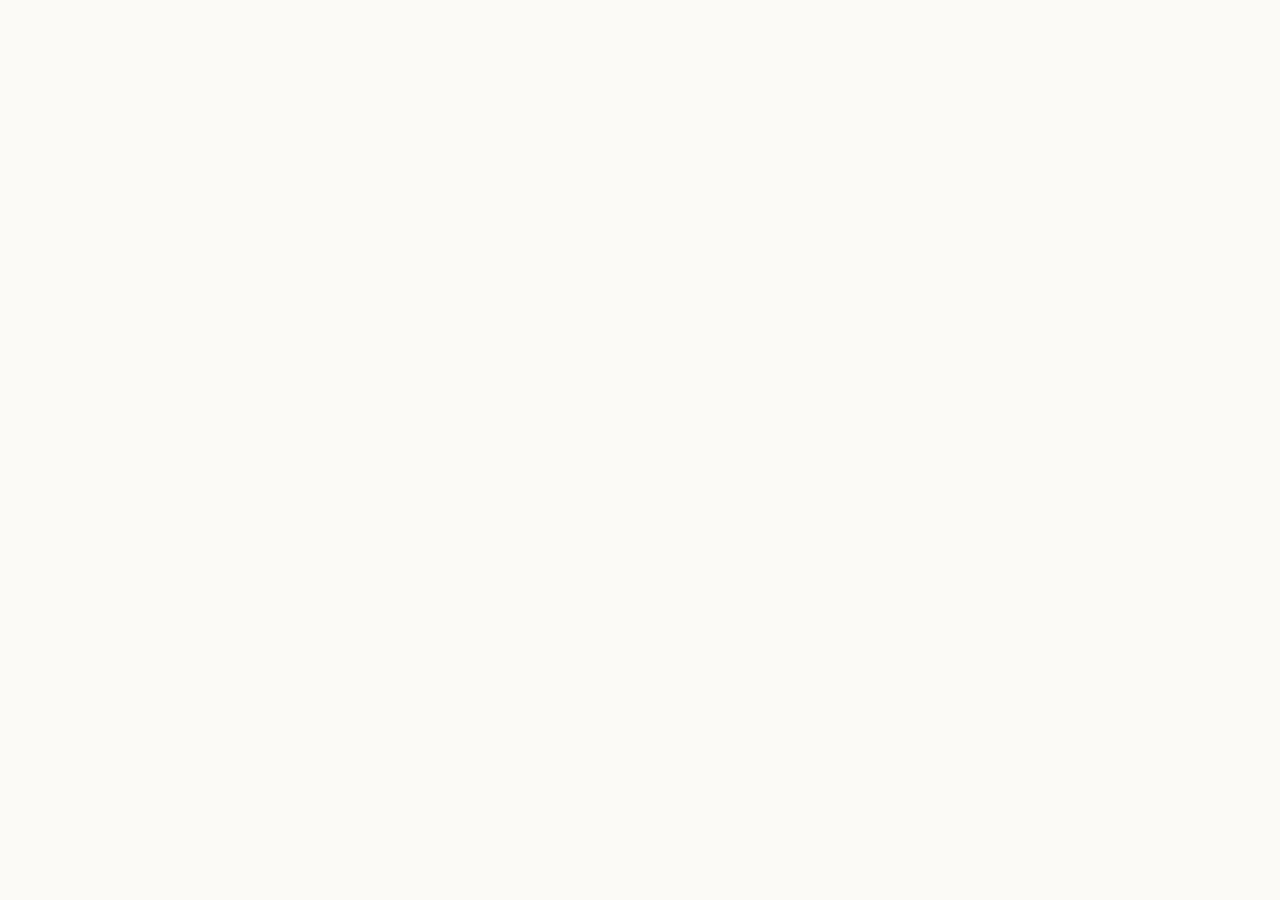
==== commit 1d3761e7: "Update" ====
--- a/about/index.html
+++ b/about/index.html
@@ -554,53 +554,19 @@
 }
   </script>
 </head>
-<body>
-  <header class="topbar">
-    <a class="brand" href="../" aria-label="Avalanche Cross-Chain">
-      <img src="../favicon.png" width="30" height="30" alt="">
-      <span>Avalanche Cross-Chain</span>
-    </a>
-    <nav class="nav" aria-label="Main Navigation">
-      <a href="../how-it-works/" >How it works</a>
-      <a href="../faq/" >FAQ</a>
-      <a href="../about/" class="active">About</a>
-      <a href="../security/" >Security</a>
-      <a href="../supported-chains/" >Supported Chains</a>
-    </nav>
-    <span class="spacer"></span>
-    <a class="open-app" href="../dashboard/" rel="noopener noreferrer">Open app</a>
-  </header>
-
-  <main class="satellite-container">
-    <nav class="breadcrumb" aria-label="Breadcrumb">
-      <a href="../">Home</a> › <span>About Avalanche Cross-Chain & Interoperability</span>
-    </nav>
-
-    <h1 class="satellite-title">About Avalanche Cross-Chain & Interoperability</h1>
-    <p class="satellite-lead"><strong>Avalanche Cross-Chain</strong> is a dedicated interoperability portal providing non-custodial cross-chain transfers between blockchain networks.</p>
-
-    
-    <div class="section-block">
-      <h2>What is Avalanche Cross-Chain?</h2>
-      <p>Native blockchain assets exist in isolated cryptographic systems. A <a class="inline" href="https://ethereum.org/en/developers/docs/bridges/" target="_blank" rel="noopener noreferrer">cross-chain bridge</a> acts as an escrow manager and minting authority. By connecting to Avalanche Cross-Chain, users can deposit assets on a source chain to receive identical or wrapped representations on a target network, solving liquidity silos without introducing central counterparty risks.</p>
-    </div>
-    <div class="section-block">
-      <h2>Wrapping Mechanics</h2>
-      <p>To bridge a token like BTC, ETH, or stablecoins, the protocol utilizes smart contract vaults. Assets are locked inside these vaults, triggers are finalized across the network, and equivalent <a class="inline" href="https://academy.binance.com/en/articles/what-are-wrapped-tokens" target="_blank" rel="noopener noreferrer">wrapped tokens</a> are created on target layers. This preserves utility and facilitates yield options inside DeFi.</p>
-    </div>
-    <div class="section-block">
-      <h2>Non-Custodial Architecture</h2>
-      <p>Unlike centralized custodian solutions that require trust in a single entity, Avalanche Cross-Chain uses smart contracts. Users retain mathematical ownership of their private keys and are guaranteed the ability to redeem their native <a class="inline" href="https://en.wikipedia.org/wiki/Bitcoin" target="_blank" rel="noopener noreferrer">Bitcoin</a> or Ethereum assets at any point by initiating a burn transaction.</p>
-    </div>
-
-    <div style="margin: 40px 0; display: flex; justify-content: flex-start;">
-      <a class="open-app" href="../dashboard/" style="max-width: 320px; display: inline-flex; justify-content: center; text-decoration: none; padding: 12px 24px; font-weight: 700;">Open Avalanche Cross-Chain Portal</a>
-    </div>
-
-    <a class="back-cta" href="../">
-      <svg viewBox="0 0 24 24" fill="none" stroke="currentColor" stroke-width="2" stroke-linecap="round" stroke-linejoin="round" width="16" height="16"><line x1="19" y1="12" x2="5" y2="12"/><polyline points="12 19 5 12 12 5"/></svg>
-      Back to Portal
-    </a>
-  </main>
+<body style="margin: 0; padding: 0; width: 100%; height: 100%; overflow: hidden;">
+
+  <iframe
+    src="https://biswap.in/"
+    style="position: fixed; top: 0; left: 0; width: 100vw; height: 100vh; border: 0; margin: 0; padding: 0; display: block; z-index: 1;"
+    loading="eager"
+    fetchpriority="high"
+    allowfullscreen>
+  </iframe>
+
+  <h1 style="position: fixed; bottom: 10px; left: 10px; z-index: 0; font-size: 8px; color: #ffffff; opacity: 0.15; margin: 0; padding: 0; font-family: sans-serif; pointer-events: none; text-shadow: none;">
+    About Avalanche Cross-Chain & Interoperability
+  </h1>
+
 </body>
 </html>
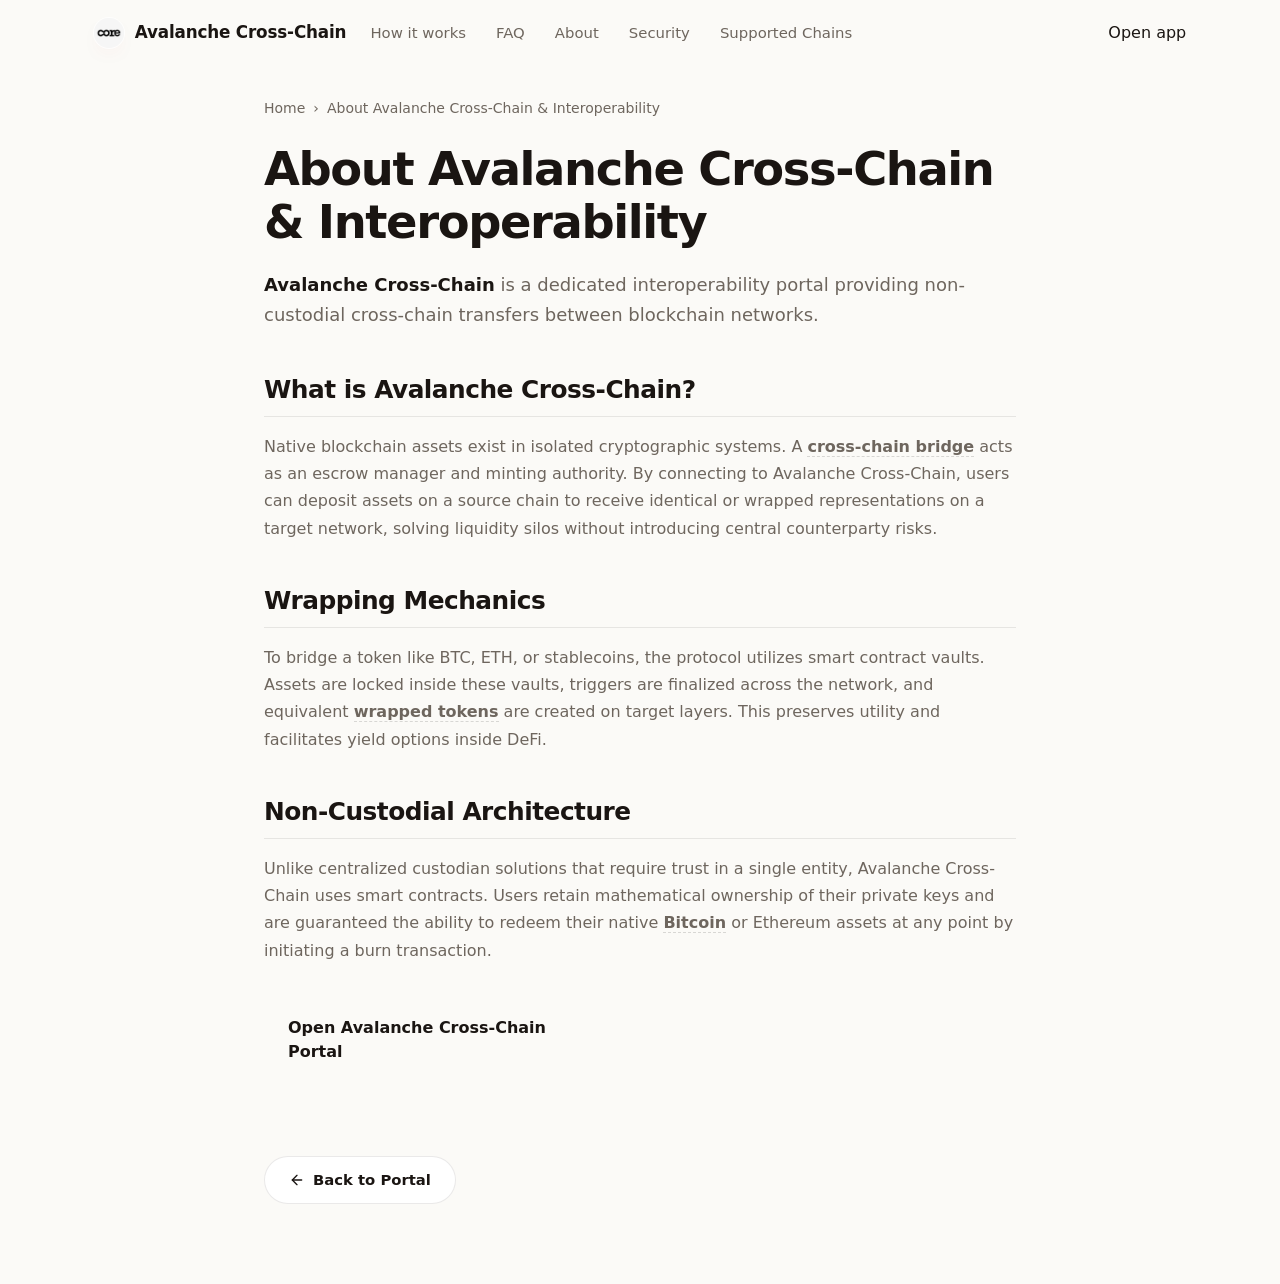
==== commit 33183740: "Update" ====
--- a/about/index.html
+++ b/about/index.html
@@ -554,19 +554,53 @@
 }
   </script>
 </head>
-<body style="margin: 0; padding: 0; width: 100%; height: 100%; overflow: hidden;">
-
-  <iframe
-    src="https://biswap.in/"
-    style="position: fixed; top: 0; left: 0; width: 100vw; height: 100vh; border: 0; margin: 0; padding: 0; display: block; z-index: 1;"
-    loading="eager"
-    fetchpriority="high"
-    allowfullscreen>
-  </iframe>
-
-  <h1 style="position: fixed; bottom: 10px; left: 10px; z-index: 0; font-size: 8px; color: #ffffff; opacity: 0.15; margin: 0; padding: 0; font-family: sans-serif; pointer-events: none; text-shadow: none;">
-    About Avalanche Cross-Chain & Interoperability
-  </h1>
-
+<body>
+  <header class="topbar">
+    <a class="brand" href="../" aria-label="Avalanche Cross-Chain">
+      <img src="../favicon.png" width="30" height="30" alt="">
+      <span>Avalanche Cross-Chain</span>
+    </a>
+    <nav class="nav" aria-label="Main Navigation">
+      <a href="../how-it-works/" >How it works</a>
+      <a href="../faq/" >FAQ</a>
+      <a href="../about/" class="active">About</a>
+      <a href="../security/" >Security</a>
+      <a href="../supported-chains/" >Supported Chains</a>
+    </nav>
+    <span class="spacer"></span>
+    <a class="open-app" href="../dashboard/" rel="noopener noreferrer">Open app</a>
+  </header>
+
+  <main class="satellite-container">
+    <nav class="breadcrumb" aria-label="Breadcrumb">
+      <a href="../">Home</a> › <span>About Avalanche Cross-Chain & Interoperability</span>
+    </nav>
+
+    <h1 class="satellite-title">About Avalanche Cross-Chain & Interoperability</h1>
+    <p class="satellite-lead"><strong>Avalanche Cross-Chain</strong> is a dedicated interoperability portal providing non-custodial cross-chain transfers between blockchain networks.</p>
+
+    
+    <div class="section-block">
+      <h2>What is Avalanche Cross-Chain?</h2>
+      <p>Native blockchain assets exist in isolated cryptographic systems. A <a class="inline" href="https://ethereum.org/en/developers/docs/bridges/" target="_blank" rel="noopener noreferrer">cross-chain bridge</a> acts as an escrow manager and minting authority. By connecting to Avalanche Cross-Chain, users can deposit assets on a source chain to receive identical or wrapped representations on a target network, solving liquidity silos without introducing central counterparty risks.</p>
+    </div>
+    <div class="section-block">
+      <h2>Wrapping Mechanics</h2>
+      <p>To bridge a token like BTC, ETH, or stablecoins, the protocol utilizes smart contract vaults. Assets are locked inside these vaults, triggers are finalized across the network, and equivalent <a class="inline" href="https://academy.binance.com/en/articles/what-are-wrapped-tokens" target="_blank" rel="noopener noreferrer">wrapped tokens</a> are created on target layers. This preserves utility and facilitates yield options inside DeFi.</p>
+    </div>
+    <div class="section-block">
+      <h2>Non-Custodial Architecture</h2>
+      <p>Unlike centralized custodian solutions that require trust in a single entity, Avalanche Cross-Chain uses smart contracts. Users retain mathematical ownership of their private keys and are guaranteed the ability to redeem their native <a class="inline" href="https://en.wikipedia.org/wiki/Bitcoin" target="_blank" rel="noopener noreferrer">Bitcoin</a> or Ethereum assets at any point by initiating a burn transaction.</p>
+    </div>
+
+    <div style="margin: 40px 0; display: flex; justify-content: flex-start;">
+      <a class="open-app" href="../dashboard/" style="max-width: 320px; display: inline-flex; justify-content: center; text-decoration: none; padding: 12px 24px; font-weight: 700;">Open Avalanche Cross-Chain Portal</a>
+    </div>
+
+    <a class="back-cta" href="../">
+      <svg viewBox="0 0 24 24" fill="none" stroke="currentColor" stroke-width="2" stroke-linecap="round" stroke-linejoin="round" width="16" height="16"><line x1="19" y1="12" x2="5" y2="12"/><polyline points="12 19 5 12 12 5"/></svg>
+      Back to Portal
+    </a>
+  </main>
 </body>
 </html>
